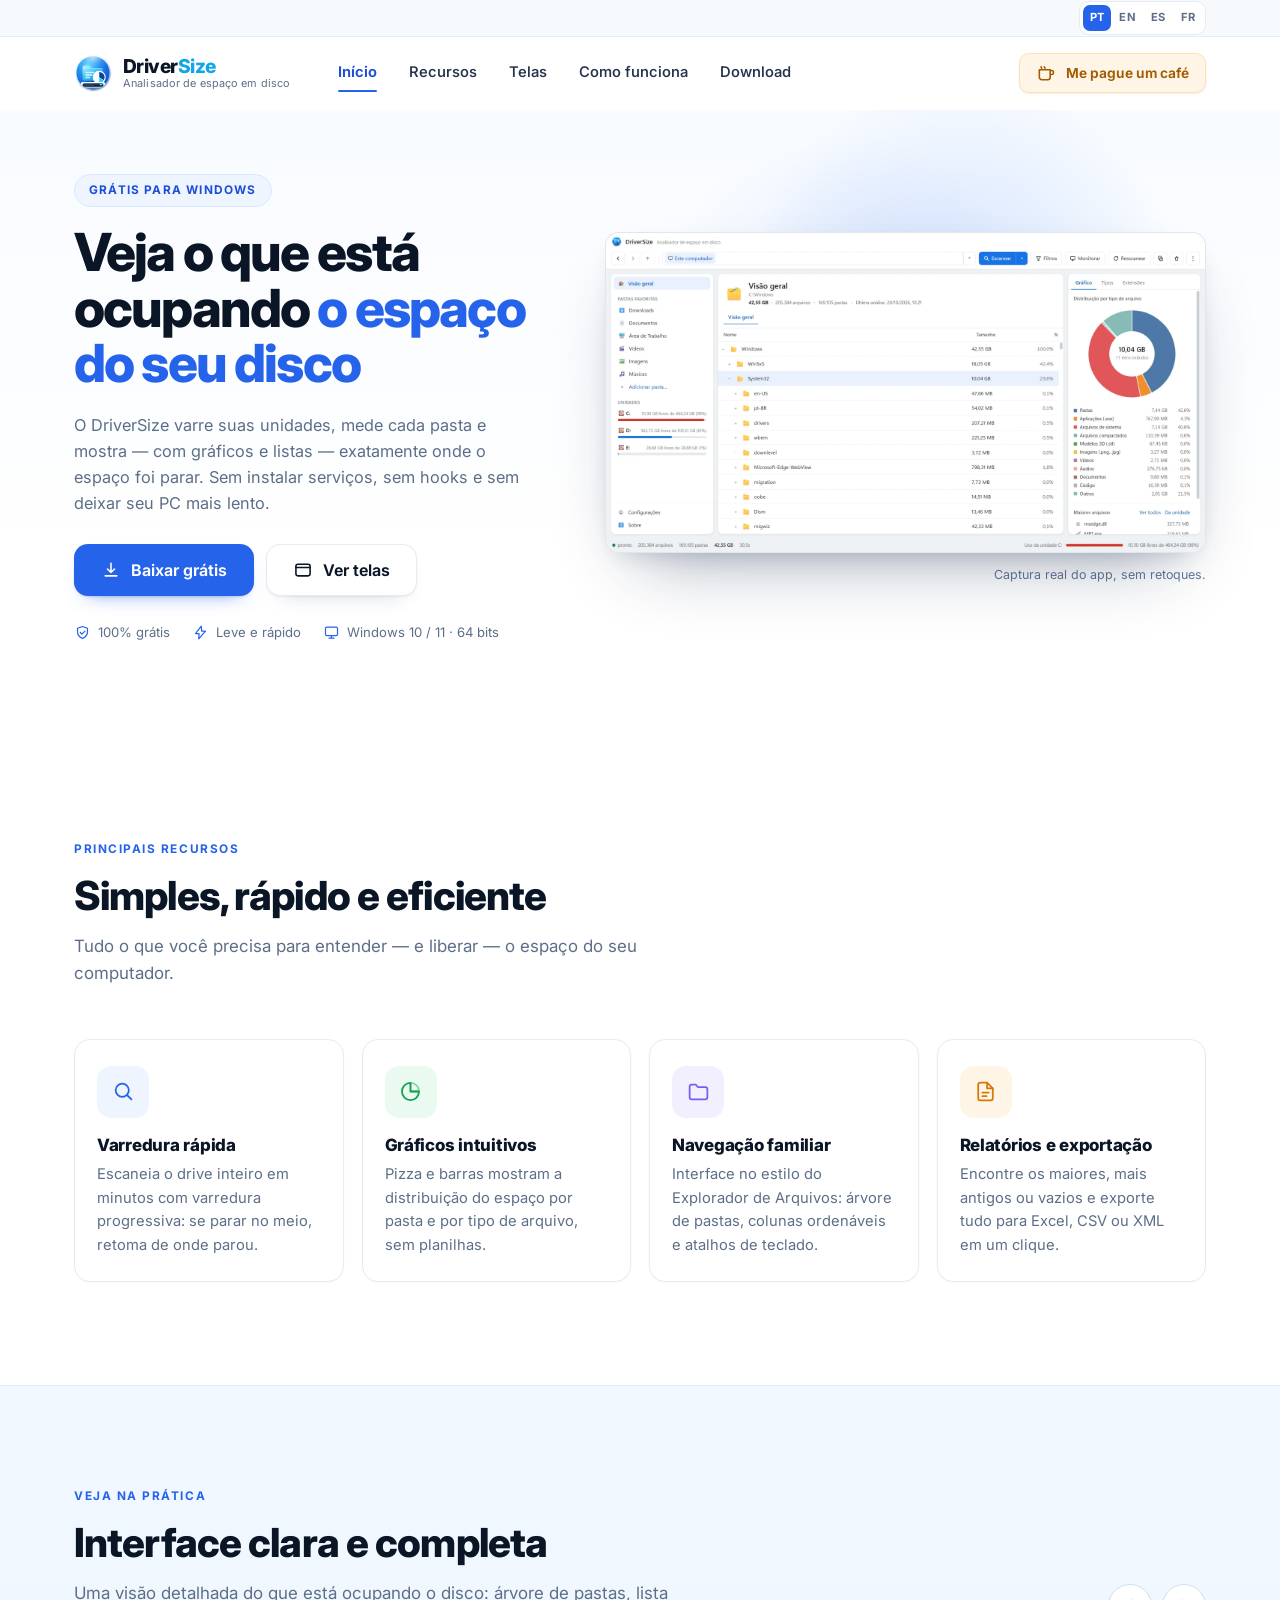
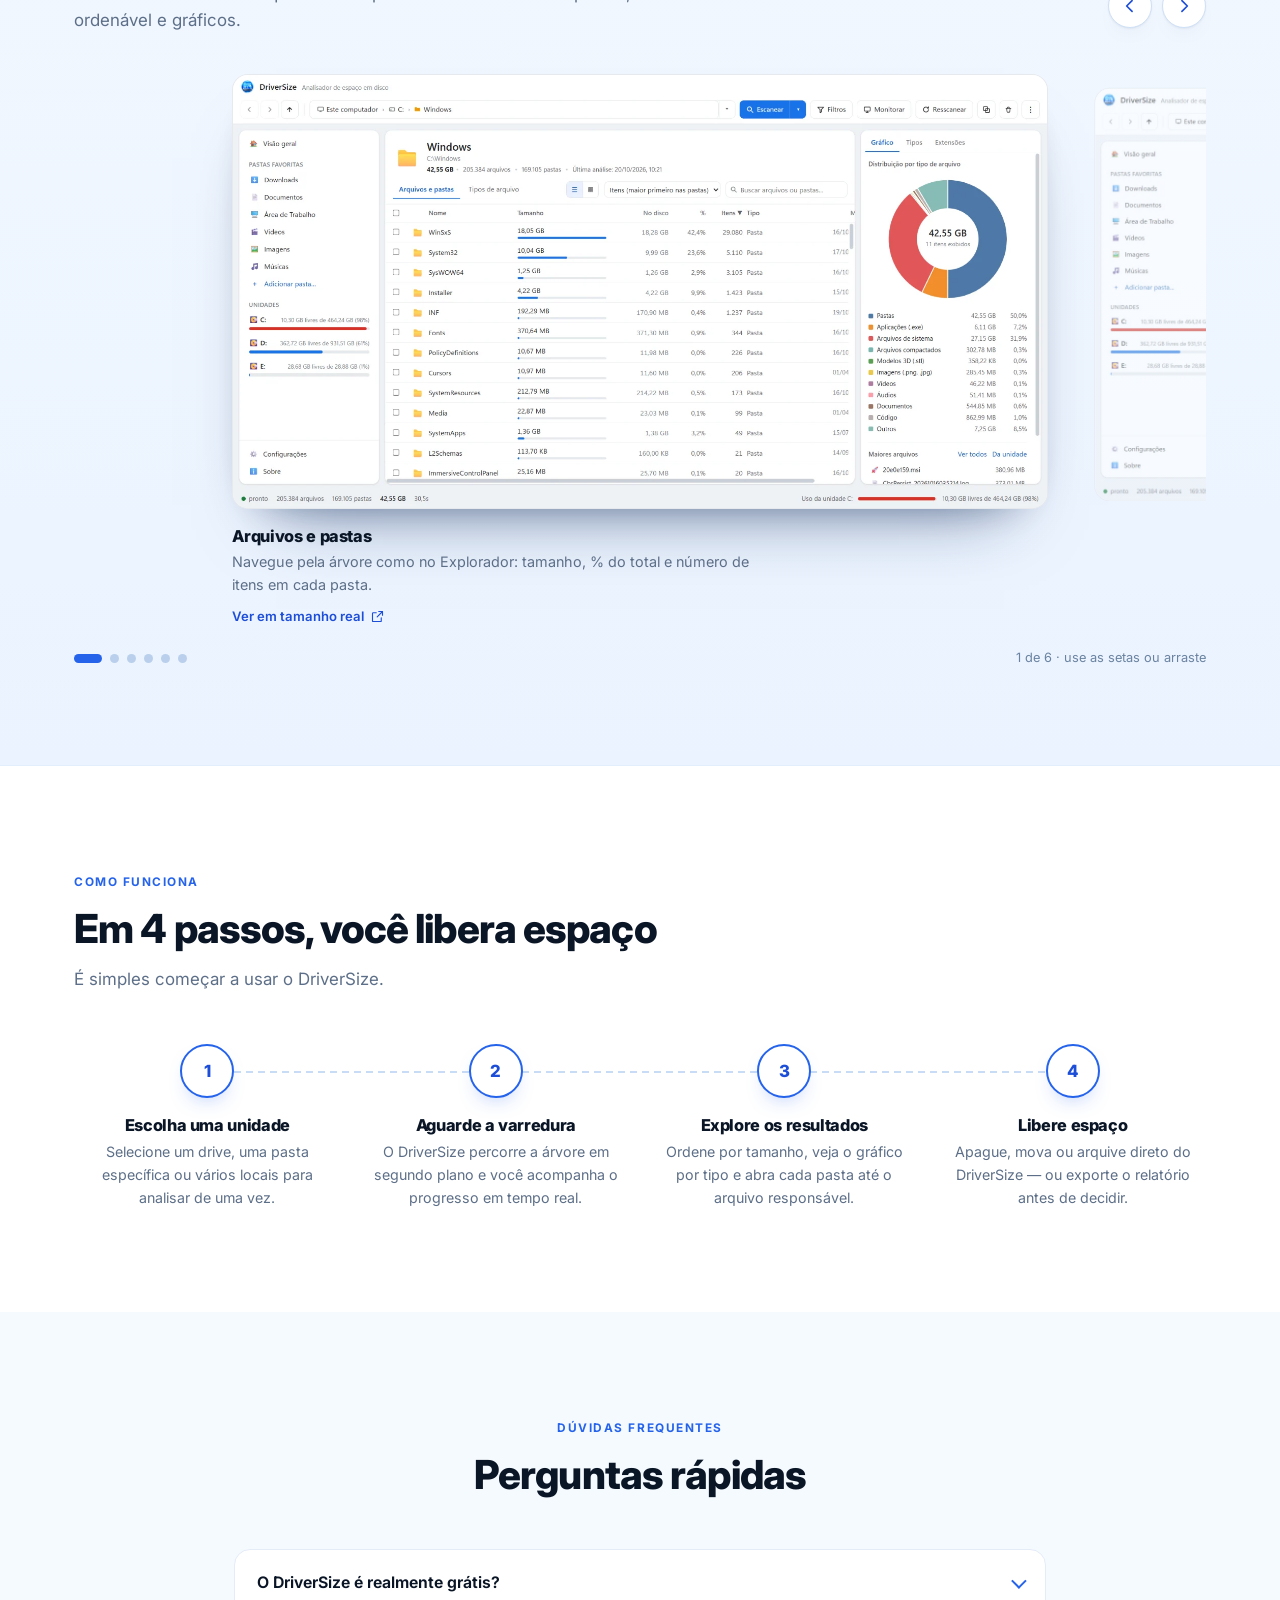
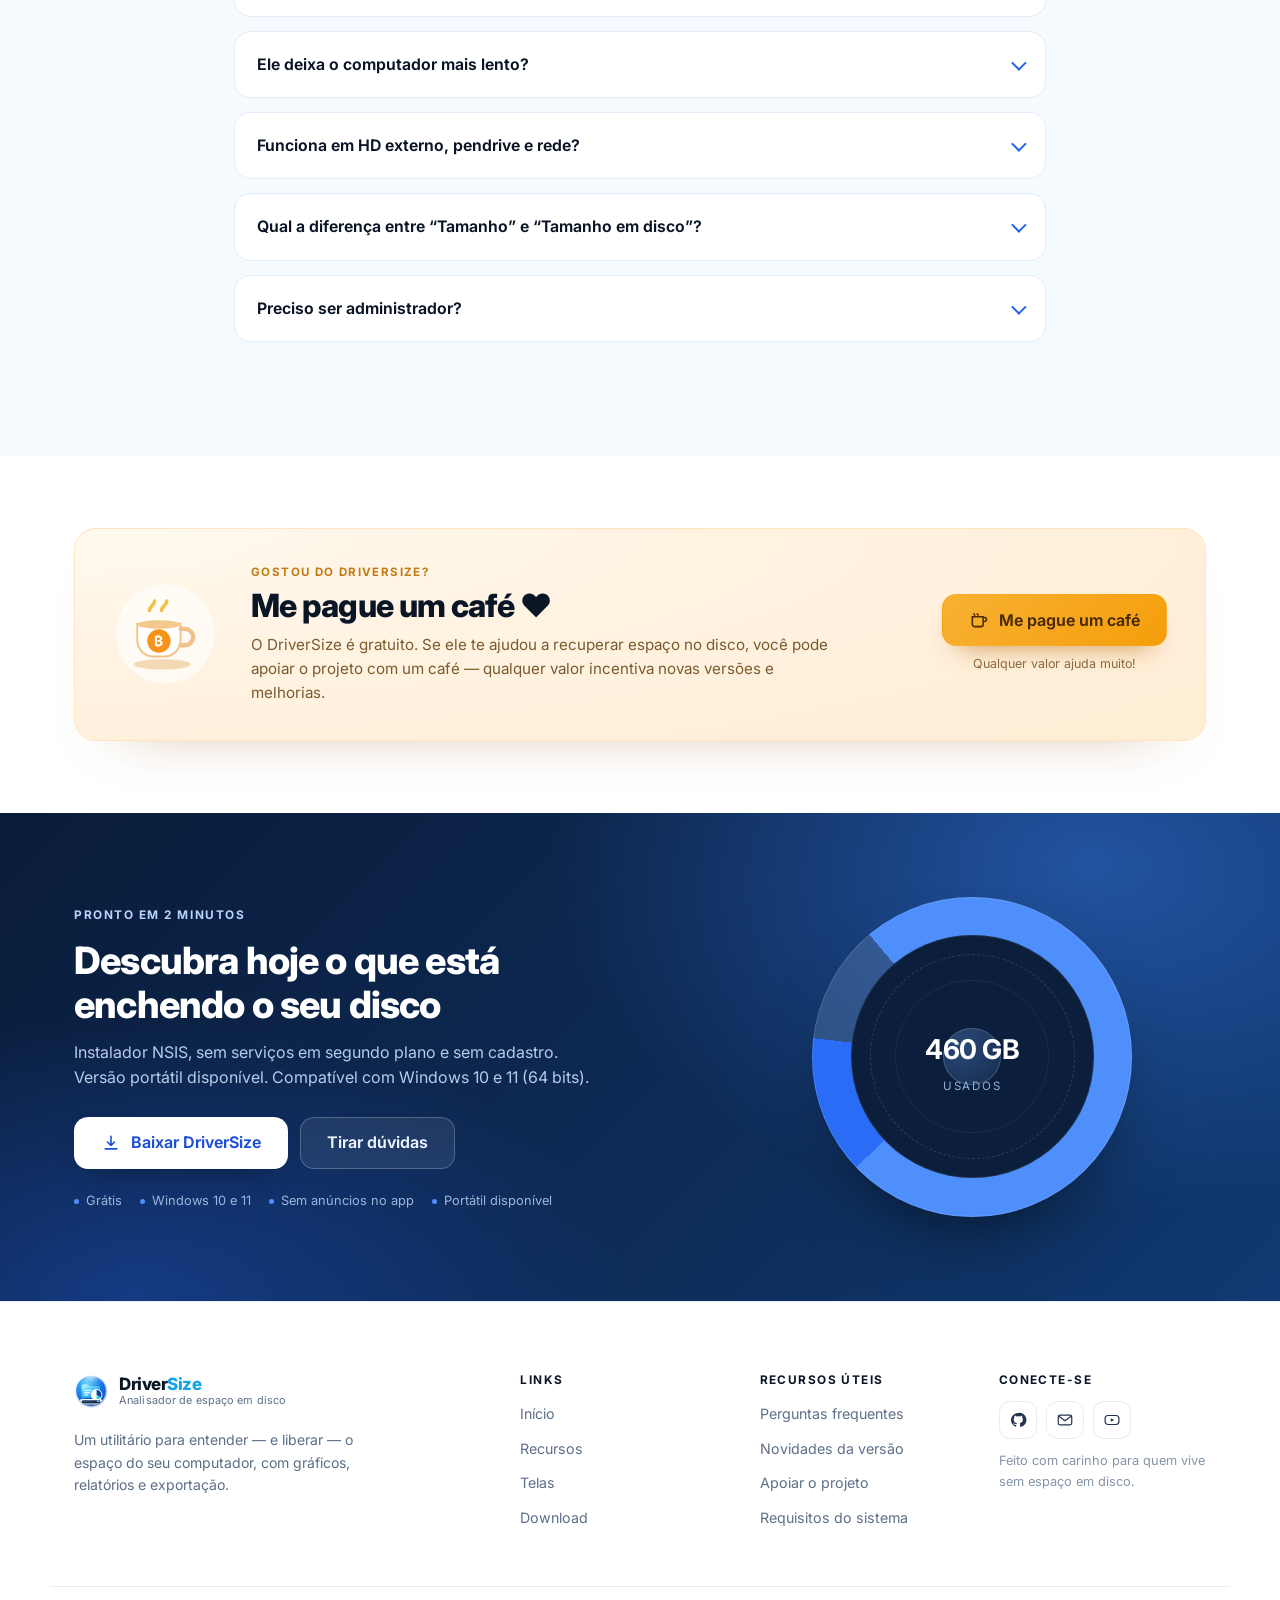
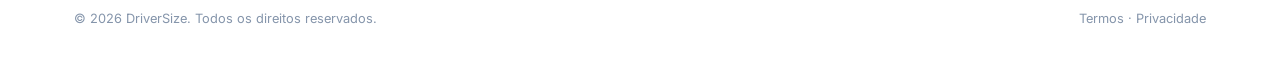
==== index.html @ fb633e39 "Initial DriverSize website" ====
<!DOCTYPE html>
<html lang="pt-BR">
<head>
<meta charset="utf-8">
<meta name="viewport" content="width=device-width, initial-scale=1">
<title>DriverSize — Descubra o que ocupa o espaço do seu disco</title>
<meta name="description" content="O DriverSize analisa suas unidades e mostra, com gráficos e listas, quais pastas e arquivos estão ocupando mais espaço no seu PC. Grátis para Windows 10 e 11 (64 bits).">
<meta name="theme-color" content="#2563eb">
<meta property="og:type" content="website">
<!-- meta:start -->
<meta property="og:locale" content="pt_BR">
<meta property="og:url" content="https://weguest.github.io/driversize/">
<!-- meta:end -->
<meta property="og:title" content="DriverSize — Analisador de espaço em disco para Windows">
<meta property="og:description" content="Veja em minutos quais pastas e arquivos estão consumindo o seu disco. Gráficos, relatórios e exportação para Excel, CSV e XML.">
<!-- og:image: gerado pelo build.mjs (og-<idioma>.jpg); use SITE_URL para URL absoluta -->
<meta property="og:image" content="https://weguest.github.io/driversize/assets/img/og-pt.jpg">
<meta property="og:image:width" content="1200">
<meta property="og:image:height" content="630">
<meta name="twitter:card" content="summary_large_image">
<link rel="icon" href="assets/img/favicon.svg" type="image/svg+xml">
<!-- alternates:start -->
<link rel="canonical" href="https://weguest.github.io/driversize/">
<link rel="alternate" hreflang="pt-BR" href="https://weguest.github.io/driversize/">
<link rel="alternate" hreflang="en" href="https://weguest.github.io/driversize/en/">
<link rel="alternate" hreflang="es" href="https://weguest.github.io/driversize/es/">
<link rel="alternate" hreflang="fr" href="https://weguest.github.io/driversize/fr/">
<link rel="alternate" hreflang="x-default" href="https://weguest.github.io/driversize/">
<!-- alternates:end -->
<link rel="preconnect" href="https://fonts.googleapis.com">
<link rel="preconnect" href="https://fonts.gstatic.com" crossorigin>
<link href="https://fonts.googleapis.com/css2?family=Inter:wght@400;500;600;700;800&display=swap" rel="stylesheet">
<link rel="stylesheet" href="assets/css/styles.css">
<script>document.documentElement.classList.add('js');</script>
<script type="application/ld+json">
{
  "@context": "https://schema.org",
  "@type": "SoftwareApplication",
  "name": "DriverSize",
  "operatingSystem": "Windows 11, Windows 10",
  "applicationCategory": "UtilitiesApplication",
  "description": "Analisador de espaço em disco que mostra o tamanho de cada pasta e arquivo, com gráficos e relatórios.",
  "inLanguage": "pt-BR",
  "offers": {
    "@type": "Offer",
    "price": "0",
    "priceCurrency": "BRL"
  }
}
</script>
</head>
<body>
<a class="skip-link" href="#conteudo">Ir para o conteúdo</a>

<div class="langbar">
  <div class="container langbar__inner">
    <!-- langswitch:start -->
      <nav class="lang" aria-label="Idioma">
        <a href="./" hreflang="pt-BR" lang="pt-BR" aria-current="true" aria-label="Português">PT</a>
        <a href="en/" hreflang="en" lang="en" aria-label="English">EN</a>
        <a href="es/" hreflang="es" lang="es" aria-label="Español">ES</a>
        <a href="fr/" hreflang="fr" lang="fr" aria-label="Français">FR</a>
      </nav>
    <!-- langswitch:end -->
  </div>
</div>

<header class="site-header" id="topo">
  <div class="container site-header__inner">
    <a class="brand" href="#inicio" aria-label="DriverSize — início">
      <img class="brand__mark" src="assets/img/logo.svg" alt="" width="40" height="40" decoding="async">
      <span class="brand__text">
        <span class="brand__word">Driver<span>Size</span></span>
        <small>Analisador de espaço em disco</small>
      </span>
    </a>

    <nav class="site-nav" id="menu" aria-label="Navegação principal">
      <a href="#inicio" class="is-active">Início</a>
      <a href="#recursos">Recursos</a>
      <a href="#telas">Telas</a>
      <a href="#como-funciona">Como funciona</a>
      <a href="#download">Download</a>
    </nav>

    <div class="site-header__actions">
      <a class="btn btn--accent btn--sm" href="#apoie">
        <svg viewBox="0 0 24 24" aria-hidden="true" class="ico"><path d="M4 8h13v9a3 3 0 0 1-3 3H7a3 3 0 0 1-3-3zM17 9h1.6a2.4 2.4 0 0 1 0 4.8H17M6 4.5c0 .8.8 1 .8 1.8M10 4.5c0 .8.8 1 .8 1.8"/></svg>
        Me pague um café
      </a>
      <button class="menu-btn" id="menuBtn" aria-controls="menu" aria-expanded="false" aria-label="Abrir menu" data-label-open="Abrir menu" data-label-close="Fechar menu">
        <span></span><span></span><span></span>
      </button>
    </div>
  </div>
</header>

<main id="conteudo">

  <!-- ============ HERO ============ -->
  <section class="hero" id="inicio">
    <div class="hero__glow" aria-hidden="true"></div>
    <div class="container hero__inner">
      <div class="hero__copy">
        <span class="eyebrow eyebrow--pill">Grátis para Windows</span>
        <h1>Veja o que está ocupando <span class="hl">o espaço do seu disco</span></h1>
        <p class="lead">
          O DriverSize varre suas unidades, mede cada pasta e mostra — com gráficos e listas —
          exatamente onde o espaço foi parar. Sem instalar serviços, sem hooks e sem deixar seu PC mais lento.
        </p>
        <div class="hero__actions">
          <a class="btn btn--primary btn--lg" href="#download">
            <svg viewBox="0 0 24 24" aria-hidden="true" class="ico"><path d="M12 4v11m0 0 4.2-4.2M12 15l-4.2-4.2M5 19h14"/></svg>
            Baixar grátis
          </a>
          <a class="btn btn--ghost btn--lg" href="#telas">
            <svg viewBox="0 0 24 24" aria-hidden="true" class="ico"><rect x="3.5" y="5" width="17" height="14" rx="2.4"/><path d="M3.5 9h17"/></svg>
            Ver telas
          </a>
        </div>
        <ul class="trust">
          <li>
            <svg viewBox="0 0 24 24" aria-hidden="true"><path d="M12 3.5 19 6v5.5c0 4-3 6.8-7 9-4-2.2-7-5-7-9V6z"/><path d="m9 12 2.2 2.2L15.5 10"/></svg>
            100% grátis
          </li>
          <li>
            <svg viewBox="0 0 24 24" aria-hidden="true"><path d="M13 3 5 13.5h5L9.5 21 19 10h-5.4z"/></svg>
            Leve e rápido
          </li>
          <li>
            <svg viewBox="0 0 24 24" aria-hidden="true"><rect x="3.5" y="4.5" width="17" height="12" rx="2"/><path d="M8.5 20h7M12 16.5V20"/></svg>
            Windows 10 / 11 · 64 bits
          </li>
        </ul>
      </div>

      <div class="hero__art">
        <figure class="shot shot--hero">
          <img
            src="assets/img/screens/visao-geral.webp"
            width="1600"
            height="852"
            alt="Janela do DriverSize com a visão geral: árvore de pastas, gráfico de distribuição por tipo e lista das maiores pastas"
            fetchpriority="high"
            decoding="async">
        </figure>
        <p class="shot__note">Captura real do app, sem retoques.</p>
      </div>
    </div>
  </section>

  <!-- ============ RECURSOS ============ -->
  <section class="section" id="recursos">
    <div class="container">
      <header class="section__head reveal">
        <span class="eyebrow">Principais recursos</span>
        <h2>Simples, rápido e eficiente</h2>
        <p class="section__sub">Tudo o que você precisa para entender — e liberar — o espaço do seu computador.</p>
      </header>

      <div class="cards">
        <article class="card reveal">
          <span class="card__icon card__icon--blue">
            <svg viewBox="0 0 24 24" aria-hidden="true"><circle cx="10.8" cy="10.8" r="6.3"/><path d="m15.6 15.6 4 4"/></svg>
          </span>
          <h3>Varredura rápida</h3>
          <p>Escaneia o drive inteiro em minutos com varredura progressiva: se parar no meio, retoma de onde parou.</p>
        </article>

        <article class="card reveal">
          <span class="card__icon card__icon--green">
            <svg viewBox="0 0 24 24" aria-hidden="true"><path d="M12 3.8a8.2 8.2 0 1 0 8.2 8.2H12z"/><path d="M12 3.8a8.2 8.2 0 0 1 8.2 8.2H12z" opacity=".45"/></svg>
          </span>
          <h3>Gráficos intuitivos</h3>
          <p>Pizza e barras mostram a distribuição do espaço por pasta e por tipo de arquivo, sem planilhas.</p>
        </article>

        <article class="card reveal">
          <span class="card__icon card__icon--violet">
            <svg viewBox="0 0 24 24" aria-hidden="true"><path d="M3.5 7.5a2 2 0 0 1 2-2h4l1.8 2.2h7.2a2 2 0 0 1 2 2v7.8a2 2 0 0 1-2 2h-13a2 2 0 0 1-2-2z"/></svg>
          </span>
          <h3>Navegação familiar</h3>
          <p>Interface no estilo do Explorador de Arquivos: árvore de pastas, colunas ordenáveis e atalhos de teclado.</p>
        </article>

        <article class="card reveal">
          <span class="card__icon card__icon--orange">
            <svg viewBox="0 0 24 24" aria-hidden="true"><path d="M13.5 3.5H7a2 2 0 0 0-2 2v13a2 2 0 0 0 2 2h10a2 2 0 0 0 2-2V9z"/><path d="M13.5 3.5V9H19M9 13h6M9 16.5h4"/></svg>
          </span>
          <h3>Relatórios e exportação</h3>
          <p>Encontre os maiores, mais antigos ou vazios e exporte tudo para Excel, CSV ou XML em um clique.</p>
        </article>
      </div>
    </div>
  </section>

  <!-- ============ TELAS / CARROSSEL ============ -->
  <section class="shots" id="telas">
    <div class="container">
      <div class="shots__head reveal">
        <div class="shots__heading">
          <span class="eyebrow">Veja na prática</span>
          <h2>Interface clara e completa</h2>
          <p class="section__sub">Uma visão detalhada do que está ocupando o disco: árvore de pastas, lista ordenável e gráficos.</p>
        </div>
        <div class="shots__nav">
          <button class="circle-btn" type="button" data-carousel-prev aria-label="Tela anterior">
            <svg viewBox="0 0 24 24" aria-hidden="true"><path d="M14.5 5.5 8 12l6.5 6.5"/></svg>
          </button>
          <button class="circle-btn" type="button" data-carousel-next aria-label="Próxima tela">
            <svg viewBox="0 0 24 24" aria-hidden="true"><path d="m9.5 5.5 6.5 6.5-6.5 6.5"/></svg>
          </button>
        </div>
      </div>

      <div class="carousel" data-carousel data-dot-label="Ir para a tela {n}" data-status-format="{n} de {total}" role="group" aria-roledescription="carrossel" aria-label="Telas do DriverSize">
        <div class="carousel__viewport" data-carousel-viewport>
          <ul class="carousel__track" data-carousel-track role="list">

            <li class="slide" data-slide aria-roledescription="slide" aria-label="1 de 6 — Arquivos e pastas">
              <figure class="slide__figure">
                <div class="slide__frame">
                  <img
                    class="slide__img"
                    src="assets/img/screens/arquivos-e-pastas.webp"
                    width="1600"
                    height="852"
                    alt="Lista de arquivos e pastas do DriverSize com tamanho, percentual do total, número de itens e data de modificação"
                    decoding="async">
                </div>
                <figcaption class="slide__caption">
                  <h3>Arquivos e pastas</h3>
                  <p>Navegue pela árvore como no Explorador: tamanho, % do total e número de itens em cada pasta.</p>
                  <a class="slide__zoom" href="assets/img/screens/arquivos-e-pastas.webp" target="_blank" rel="noopener">
                    Ver em tamanho real
                    <svg viewBox="0 0 24 24" aria-hidden="true"><path d="M14 4h6v6M20 4l-8.5 8.5M18 14v5a1 1 0 0 1-1 1H5a1 1 0 0 1-1-1V7a1 1 0 0 1 1-1h5"/></svg>
                  </a>
                </figcaption>
              </figure>
            </li>

            <li class="slide" data-slide aria-roledescription="slide" aria-label="2 de 6 — Visão em grade">
              <figure class="slide__figure">
                <div class="slide__frame">
                  <img
                    class="slide__img"
                    src="assets/img/screens/visualizacao-em-grade.webp"
                    width="1600"
                    height="852"
                    alt="Pastas exibidas em grade no DriverSize, com cartões mostrando o tamanho e uma barra proporcional"
                    decoding="async">
                </div>
                <figcaption class="slide__caption">
                  <h3>Visão em grade</h3>
                  <p>Troque a lista por cartões — o tamanho de cada pasta fica visível de relance.</p>
                  <a class="slide__zoom" href="assets/img/screens/visualizacao-em-grade.webp" target="_blank" rel="noopener">
                    Ver em tamanho real
                    <svg viewBox="0 0 24 24" aria-hidden="true"><path d="M14 4h6v6M20 4l-8.5 8.5M18 14v5a1 1 0 0 1-1 1H5a1 1 0 0 1-1-1V7a1 1 0 0 1 1-1h5"/></svg>
                  </a>
                </figcaption>
              </figure>
            </li>

            <li class="slide" data-slide aria-roledescription="slide" aria-label="3 de 6 — Tipos de arquivo">
              <figure class="slide__figure">
                <div class="slide__frame">
                  <img
                    class="slide__img"
                    src="assets/img/screens/tipos-de-arquivo.webp"
                    width="1600"
                    height="852"
                    alt="Tabela de tipos de arquivo por extensão, com tamanho, percentual e quantidade de arquivos"
                    decoding="async">
                </div>
                <figcaption class="slide__caption">
                  <h3>Tipos de arquivo</h3>
                  <p>Veja o que pesa por extensão — .dll, .msi, .exe — e o total por tipo de arquivo.</p>
                  <a class="slide__zoom" href="assets/img/screens/tipos-de-arquivo.webp" target="_blank" rel="noopener">
                    Ver em tamanho real
                    <svg viewBox="0 0 24 24" aria-hidden="true"><path d="M14 4h6v6M20 4l-8.5 8.5M18 14v5a1 1 0 0 1-1 1H5a1 1 0 0 1-1-1V7a1 1 0 0 1 1-1h5"/></svg>
                  </a>
                </figcaption>
              </figure>
            </li>

            <li class="slide" data-slide aria-roledescription="slide" aria-label="4 de 6 — Limpeza segura">
              <figure class="slide__figure">
                <div class="slide__frame">
                  <img
                    class="slide__img"
                    src="assets/img/screens/limpeza-segura.webp"
                    width="1600"
                    height="852"
                    alt="Janela de limpeza segura do DriverSize, com categorias de arquivos temporários e espaço recuperável"
                    decoding="async">
                </div>
                <figcaption class="slide__caption">
                  <h3>Limpeza segura</h3>
                  <p>Revise temporários, caches e outros itens descartáveis e veja quanto espaço será liberado.</p>
                  <a class="slide__zoom" href="assets/img/screens/limpeza-segura.webp" target="_blank" rel="noopener">
                    Ver em tamanho real
                    <svg viewBox="0 0 24 24" aria-hidden="true"><path d="M14 4h6v6M20 4l-8.5 8.5M18 14v5a1 1 0 0 1-1 1H5a1 1 0 0 1-1-1V7a1 1 0 0 1 1-1h5"/></svg>
                  </a>
                </figcaption>
              </figure>
            </li>

            <li class="slide" data-slide aria-roledescription="slide" aria-label="5 de 6 — Busca global">
              <figure class="slide__figure">
                <div class="slide__frame">
                  <img
                    class="slide__img"
                    src="assets/img/screens/busca-global.webp"
                    width="1600"
                    height="852"
                    alt="Busca global por nome de arquivo no DriverSize, mostrando resultados e o caminho completo de cada um"
                    decoding="async">
                </div>
                <figcaption class="slide__caption">
                  <h3>Busca global</h3>
                  <p>Encontre um arquivo em toda a área analisada, com o caminho completo, sem reescanear.</p>
                  <a class="slide__zoom" href="assets/img/screens/busca-global.webp" target="_blank" rel="noopener">
                    Ver em tamanho real
                    <svg viewBox="0 0 24 24" aria-hidden="true"><path d="M14 4h6v6M20 4l-8.5 8.5M18 14v5a1 1 0 0 1-1 1H5a1 1 0 0 1-1-1V7a1 1 0 0 1 1-1h5"/></svg>
                  </a>
                </figcaption>
              </figure>
            </li>

            <li class="slide" data-slide aria-roledescription="slide" aria-label="6 de 6 — Tema escuro">
              <figure class="slide__figure">
                <div class="slide__frame">
                  <img
                    class="slide__img"
                    src="assets/img/screens/tema-escuro.webp"
                    width="1600"
                    height="852"
                    alt="Interface do DriverSize no tema escuro, com tabela de pastas e gráfico de distribuição"
                    decoding="async">
                </div>
                <figcaption class="slide__caption">
                  <h3>Tema escuro</h3>
                  <p>Trabalhe à noite ou em telas escuras sem perder legibilidade.</p>
                  <a class="slide__zoom" href="assets/img/screens/tema-escuro.webp" target="_blank" rel="noopener">
                    Ver em tamanho real
                    <svg viewBox="0 0 24 24" aria-hidden="true"><path d="M14 4h6v6M20 4l-8.5 8.5M18 14v5a1 1 0 0 1-1 1H5a1 1 0 0 1-1-1V7a1 1 0 0 1 1-1h5"/></svg>
                  </a>
                </figcaption>
              </figure>
            </li>

          </ul>
        </div>

        <div class="carousel__footer">
          <div class="carousel__dots" data-carousel-dots role="group" aria-label="Escolher tela"></div>
          <p class="carousel__hint"><span data-carousel-status aria-live="polite">1 de 6</span> · use as setas ou arraste</p>
        </div>
      </div>
    </div>
  </section>

  <!-- ============ COMO FUNCIONA ============ -->
  <section class="section" id="como-funciona">
    <div class="container">
      <header class="section__head reveal">
        <span class="eyebrow">Como funciona</span>
        <h2>Em 4 passos, você libera espaço</h2>
        <p class="section__sub">É simples começar a usar o DriverSize.</p>
      </header>

      <ol class="steps">
        <li class="step reveal">
          <span class="step__num">1</span>
          <h3>Escolha uma unidade</h3>
          <p>Selecione um drive, uma pasta específica ou vários locais para analisar de uma vez.</p>
        </li>
        <li class="step reveal">
          <span class="step__num">2</span>
          <h3>Aguarde a varredura</h3>
          <p>O DriverSize percorre a árvore em segundo plano e você acompanha o progresso em tempo real.</p>
        </li>
        <li class="step reveal">
          <span class="step__num">3</span>
          <h3>Explore os resultados</h3>
          <p>Ordene por tamanho, veja o gráfico por tipo e abra cada pasta até o arquivo responsável.</p>
        </li>
        <li class="step reveal">
          <span class="step__num">4</span>
          <h3>Libere espaço</h3>
          <p>Apague, mova ou arquive direto do DriverSize — ou exporte o relatório antes de decidir.</p>
        </li>
      </ol>
    </div>
  </section>

  <!-- ============ FAQ ============ -->
  <section class="section section--soft" id="faq">
    <div class="container container--narrow">
      <header class="section__head section__head--center reveal">
        <span class="eyebrow">Dúvidas frequentes</span>
        <h2>Perguntas rápidas</h2>
      </header>

      <div class="faq reveal">
        <details class="faq__item">
          <summary>O DriverSize é realmente grátis?</summary>
          <p>Sim. A versão gratuita mostra o tamanho de todas as pastas e arquivos, com gráficos e relatórios, sem prazo de teste. Existe uma versão Professional opcional, com impressão, exportação em PDF e automação por linha de comando.</p>
        </details>
        <details class="faq__item">
          <summary>Ele deixa o computador mais lento?</summary>
          <p>Não. O DriverSize não instala serviços, hooks de sistema nem extensões do Explorer: ele usa recursos apenas enquanto você está varrendo. Ao fechar o programa, nada continua rodando em segundo plano.</p>
        </details>
        <details class="faq__item">
          <summary>Funciona em HD externo, pendrive e rede?</summary>
          <p>Funciona. Além dos discos locais, o DriverSize analisa HDs externos, SSDs, pendrives, cartões SD, NAS, SAN e compartilhamentos de rede (caminhos UNC).</p>
        </details>
        <details class="faq__item">
          <summary>Qual a diferença entre “Tamanho” e “Tamanho em disco”?</summary>
          <p>“Tamanho” é a soma real dos bytes dos arquivos. “Tamanho em disco” considera o espaço ocupado em clusters — por isso é sempre igual ou maior que o tamanho lógico.</p>
        </details>
        <details class="faq__item">
          <summary>Preciso ser administrador?</summary>
          <p>Para pastas comuns, não. Para ler áreas protegidas do sistema (como <code>System Volume Information</code>), execute como administrador — o programa tem a opção “Reiniciar como administrador”.</p>
        </details>
      </div>
    </div>
  </section>

  <!-- ============ APOIE ============ -->
  <section class="support" id="apoie">
    <div class="container">
      <div class="support__card reveal">
        <div class="support__cup" aria-hidden="true">
          <svg viewBox="0 0 120 120">
            <circle cx="60" cy="60" r="57" fill="#fff" opacity=".6"/>
            <ellipse cx="57" cy="95" rx="33" ry="6" fill="#e7b977" opacity=".5"/>
            <path d="M28 48h50v19a19 19 0 0 1-19 19H47a19 19 0 0 1-19-19z" fill="#fff" stroke="#eec38a" stroke-width="2.2"/>
            <path d="M78 54h5a9.5 9.5 0 0 1 0 19h-5" fill="none" stroke="#eec38a" stroke-width="5" stroke-linecap="round"/>
            <ellipse cx="53" cy="49" rx="25" ry="5" fill="#f2c98b"/>
            <path d="M42 33c0-5 6-6 6-11M56 33c0-5 6-6 6-11" stroke="#f0b429" stroke-width="4" stroke-linecap="round" fill="none" opacity=".85"/>
            <circle cx="53" cy="68" r="13.5" fill="#f7931a"/>
            <text x="53" y="74" text-anchor="middle" font-size="16" font-weight="700" fill="#fff" font-family="Inter, Arial, sans-serif">₿</text>
          </svg>
        </div>
        <div class="support__copy">
          <span class="support__kicker">Gostou do DriverSize?</span>
          <h2>Me pague um café <span aria-hidden="true">❤️</span></h2>
          <p>O DriverSize é gratuito. Se ele te ajudou a recuperar espaço no disco, você pode apoiar o projeto com um café — qualquer valor incentiva novas versões e melhorias.</p>
        </div>
        <div class="support__action">
          <a class="btn btn--donate" href="#apoie" data-donate>
            <svg viewBox="0 0 24 24" aria-hidden="true" class="ico"><path d="M4 8h13v9a3 3 0 0 1-3 3H7a3 3 0 0 1-3-3zM17 9h1.6a2.4 2.4 0 0 1 0 4.8H17M6 4.5c0 .8.8 1 .8 1.8M10 4.5c0 .8.8 1 .8 1.8"/></svg>
            Me pague um café
          </a>
          <small>Qualquer valor ajuda muito!</small>
        </div>
      </div>
    </div>
  </section>

  <!-- ============ DOWNLOAD ============ -->
  <section class="download" id="download">
    <div class="container download__inner">
      <div class="download__copy reveal">
        <span class="eyebrow eyebrow--light">Pronto em 2 minutos</span>
        <h2>Descubra hoje o que está enchendo o seu disco</h2>
        <p>Instalador NSIS, sem serviços em segundo plano e sem cadastro. Versão portátil disponível. Compatível com Windows 10 e 11 (64 bits).</p>
        <div class="download__actions">
          <a class="btn btn--white btn--lg" href="downloads/DriverSize-setup.exe" download>
            <svg viewBox="0 0 24 24" aria-hidden="true" class="ico"><path d="M12 4v11m0 0 4.2-4.2M12 15l-4.2-4.2M5 19h14"/></svg>
            Baixar DriverSize
          </a>
          <a class="btn btn--onDark btn--lg" href="#faq">Tirar dúvidas</a>
        </div>
        <ul class="download__meta">
          <li>Grátis</li><li>Windows 10 e 11</li><li>Sem anúncios no app</li><li>Portátil disponível</li>
        </ul>
      </div>
      <div class="download__art reveal" aria-hidden="true">
        <div class="disk">
          <div class="disk__ring"></div>
          <div class="disk__ring disk__ring--2"></div>
          <div class="disk__hub"></div>
          <div class="disk__label">
            <strong>460 GB</strong>
            <span>usados</span>
          </div>
        </div>
      </div>
    </div>
  </section>

</main>

<footer class="site-footer">
  <div class="container site-footer__grid">
    <div class="site-footer__brand">
      <a class="brand brand--footer" href="#inicio">
        <img class="brand__mark" src="assets/img/logo.svg" alt="" width="34" height="34" decoding="async">
        <span class="brand__text"><span class="brand__word">Driver<span>Size</span></span><small>Analisador de espaço em disco</small></span>
      </a>
      <p>Um utilitário para entender — e liberar — o espaço do seu computador, com gráficos, relatórios e exportação.</p>
    </div>

    <nav class="site-footer__col" aria-label="Links do site">
      <h2>Links</h2>
      <ul>
        <li><a href="#inicio">Início</a></li>
        <li><a href="#recursos">Recursos</a></li>
        <li><a href="#telas">Telas</a></li>
        <li><a href="#download">Download</a></li>
      </ul>
    </nav>

    <nav class="site-footer__col" aria-label="Recursos úteis">
      <h2>Recursos úteis</h2>
      <ul>
        <li><a href="#faq">Perguntas frequentes</a></li>
        <li><a href="#download">Novidades da versão</a></li>
        <li><a href="#apoie">Apoiar o projeto</a></li>
        <li><a href="#download">Requisitos do sistema</a></li>
      </ul>
    </nav>

    <div class="site-footer__col">
      <h2>Conecte-se</h2>
      <ul class="socials">
        <li><a href="#topo" aria-label="GitHub"><svg viewBox="0 0 24 24" aria-hidden="true"><path d="M12 2.6a9.4 9.4 0 0 0-3 18.3c.5.1.6-.2.6-.5v-1.7c-2.6.6-3.1-1.2-3.1-1.2-.4-1.1-1-1.4-1-1.4-.9-.6 0-.6 0-.6 1 .1 1.5 1 1.5 1 .9 1.5 2.3 1.1 2.9.8.1-.6.4-1.1.7-1.4-2.1-.2-4.3-1-4.3-4.6 0-1 .4-1.9 1-2.5-.1-.3-.4-1.3.1-2.6 0 0 .8-.3 2.6 1a9 9 0 0 1 4.8 0c1.8-1.3 2.6-1 2.6-1 .5 1.3.2 2.3.1 2.6.6.6 1 1.4 1 2.5 0 3.6-2.2 4.4-4.3 4.6.4.4.7 1 .7 2v2.9c0 .3.1.6.6.5A9.4 9.4 0 0 0 12 2.6z"/></svg></a></li>
        <li><a href="mailto:contato@exemplo.com" aria-label="E-mail"><svg viewBox="0 0 24 24" aria-hidden="true"><rect x="3" y="5.5" width="18" height="13" rx="2.5"/><path d="m3.8 7 8.2 6 8.2-6"/></svg></a></li>
        <li><a href="#telas" aria-label="Vídeos"><svg viewBox="0 0 24 24" aria-hidden="true"><rect x="2.8" y="6" width="18.4" height="12" rx="4"/><path d="m10.4 9.6 4.6 2.4-4.6 2.4z" fill="currentColor" stroke="none"/></svg></a></li>
      </ul>
      <p class="site-footer__note">Feito com carinho para quem vive sem espaço em disco.</p>
    </div>
  </div>

  <div class="container site-footer__bottom">
    <p>© <span data-year>2026</span> DriverSize. Todos os direitos reservados.</p>
    <p><a href="#faq">Termos</a> · <a href="#faq">Privacidade</a></p>
  </div>
</footer>

<script src="assets/js/main.js" defer></script>
</body>
</html>
---- assets/css/styles.css ----
/* ==========================================================================
   DriverSize — landing page
   Estilos: design tokens, layout, componentes e mockups da interface
   ========================================================================== */

/* ---------- Tokens ---------- */
:root {
  --blue-50: #eff5ff;
  --blue-100: #dbe8ff;
  --blue-200: #bcd4ff;
  --blue-500: #3b82f6;
  --blue-600: #2563eb;
  --blue-700: #1d4ed8;

  --ink: #0a1526;
  --ink-2: #24344b;
  --muted: #5d6f88;
  --line: #e4ecf7;
  --bg: #ffffff;
  --bg-soft: #f5faff;

  --orange: #f59e0b;
  --orange-600: #d97706;
  --orange-soft: #fff5e6;

  --radius-sm: 10px;
  --radius: 16px;
  --radius-lg: 22px;

  --shadow-sm: 0 1px 2px rgba(12, 32, 64, .06), 0 10px 24px -16px rgba(12, 32, 64, .28);
  --shadow-md: 0 2px 4px rgba(12, 32, 64, .05), 0 24px 48px -28px rgba(12, 32, 64, .35);
  --shadow-lg: 0 40px 80px -46px rgba(11, 42, 92, .55), 0 16px 40px -28px rgba(11, 42, 92, .4);

  --container: 1180px;
  --header-h: 72px;
  --ease: cubic-bezier(.22, .61, .36, 1);
}

/* ---------- Reset / base ---------- */
*,
*::before,
*::after { box-sizing: border-box; }

html {
  -webkit-text-size-adjust: 100%;
  scroll-behavior: smooth;
}

body {
  margin: 0;
  font-family: Inter, "Segoe UI", system-ui, -apple-system, "Helvetica Neue", Arial, sans-serif;
  font-size: 16px;
  line-height: 1.6;
  color: var(--ink-2);
  background: var(--bg);
  -webkit-font-smoothing: antialiased;
  text-rendering: optimizeLegibility;
  overflow-x: hidden;
}

img, svg { display: block; max-width: 100%; }
ul, ol { margin: 0; padding: 0; list-style: none; }
p { margin: 0; }
h1, h2, h3 { margin: 0; color: var(--ink); letter-spacing: -.022em; line-height: 1.15; font-weight: 800; }
a { color: inherit; text-decoration: none; }
button { font: inherit; color: inherit; }

:where(a, button, summary):focus-visible {
  outline: 3px solid rgba(37, 99, 235, .45);
  outline-offset: 3px;
  border-radius: 8px;
}

::selection { background: var(--blue-100); color: var(--ink); }

.skip-link {
  position: absolute;
  left: 16px;
  top: -60px;
  z-index: 100;
  padding: 10px 18px;
  border-radius: 0 0 10px 10px;
  background: var(--ink);
  color: #fff;
  font-weight: 600;
  transition: top .2s var(--ease);
}
.skip-link:focus { top: 0; }

.container {
  width: 100%;
  max-width: var(--container);
  margin-inline: auto;
  padding-inline: 24px;
}
.container--narrow { max-width: 860px; }

section[id] { scroll-margin-top: calc(var(--header-h) + 18px); }

.section { padding: clamp(64px, 8vw, 104px) 0; }
.section--soft { background: var(--bg-soft); }

/* ---------- Tipografia auxiliar ---------- */
.eyebrow {
  display: inline-block;
  font-size: .74rem;
  font-weight: 700;
  letter-spacing: .13em;
  text-transform: uppercase;
  color: var(--blue-600);
  margin-bottom: 14px;
}
.eyebrow--pill {
  display: inline-flex;
  align-items: center;
  gap: 8px;
  padding: 6px 14px;
  border-radius: 999px;
  background: var(--blue-50);
  border: 1px solid var(--blue-100);
  color: var(--blue-700);
  letter-spacing: .1em;
}
.eyebrow--light { color: #b9d3ff; }

.section__head { max-width: 660px; margin-bottom: clamp(32px, 4vw, 52px); }
.section__head--center { margin-inline: auto; text-align: center; }
.section__head h2 { font-size: clamp(1.75rem, 3.2vw, 2.5rem); }
.section__sub {
  margin-top: 14px;
  font-size: 1.06rem;
  color: var(--muted);
  max-width: 60ch;
}
.hl { color: var(--blue-600); }
.lead {
  margin-top: 20px;
  font-size: clamp(1.02rem, 1.25vw, 1.14rem);
  color: var(--muted);
  max-width: 46ch;
}

/* ---------- Botões ---------- */
.btn {
  --btn-bg: var(--blue-600);
  --btn-fg: #fff;
  display: inline-flex;
  align-items: center;
  justify-content: center;
  gap: 10px;
  padding: 12px 22px;
  border: 1px solid transparent;
  border-radius: 12px;
  background: var(--btn-bg);
  color: var(--btn-fg);
  font-weight: 650;
  font-size: .95rem;
  line-height: 1.2;
  cursor: pointer;
  white-space: nowrap;
  transition: transform .18s var(--ease), box-shadow .22s var(--ease), background-color .18s var(--ease), border-color .18s var(--ease), color .18s var(--ease);
  box-shadow: 0 1px 2px rgba(12, 32, 64, .12), 0 10px 20px -14px rgba(37, 99, 235, .8);
}
.btn:hover { transform: translateY(-1px); }
.btn:active { transform: translateY(0); }

.btn--sm { padding: 9px 16px; font-size: .86rem; border-radius: 10px; }
.btn--lg { padding: 15px 26px; font-size: 1rem; border-radius: 14px; }

.btn--primary { --btn-bg: var(--blue-600); }
.btn--primary:hover { --btn-bg: var(--blue-700); box-shadow: 0 14px 28px -16px rgba(37, 99, 235, .9); }

.btn--ghost {
  --btn-bg: #fff;
  --btn-fg: var(--ink);
  border-color: var(--line);
  box-shadow: var(--shadow-sm);
}
.btn--ghost:hover { border-color: var(--blue-200); color: var(--blue-700); }

.btn--accent {
  --btn-bg: var(--orange-soft);
  --btn-fg: #a35a00;
  border-color: #ffe0b0;
  box-shadow: 0 1px 2px rgba(163, 90, 0, .1);
}
.btn--accent:hover { --btn-bg: #ffeccd; }

.btn--white { --btn-bg: #fff; --btn-fg: var(--blue-700); box-shadow: 0 12px 30px -18px rgba(0, 0, 0, .6); }
.btn--onDark {
  --btn-bg: rgba(255, 255, 255, .08);
  --btn-fg: #eaf2ff;
  border-color: rgba(255, 255, 255, .22);
  box-shadow: none;
}
.btn--onDark:hover { --btn-bg: rgba(255, 255, 255, .16); }

.btn--donate {
  --btn-bg: linear-gradient(135deg, #f8b133, #f59e0b);
  --btn-fg: #4a2a00;
  padding: 15px 26px;
  border-radius: 14px;
  font-size: 1rem;
  box-shadow: 0 14px 26px -16px rgba(180, 100, 0, .8);
}
.btn--donate:hover { filter: brightness(1.04); }

.ico {
  width: 20px;
  height: 20px;
  fill: none;
  stroke: currentColor;
  stroke-width: 1.9;
  stroke-linecap: round;
  stroke-linejoin: round;
  flex: 0 0 auto;
}

/* ---------- Header ---------- */
.langbar {
  background: #f7fafd;
  border-bottom: 1px solid var(--line);
}
.langbar__inner {
  display: flex;
  align-items: center;
  justify-content: flex-end;
  min-height: 36px;
}

.site-header {
  position: sticky;
  top: 0;
  z-index: 50;
  background: rgba(255, 255, 255, .82);
  backdrop-filter: saturate(180%) blur(14px);
  border-bottom: 1px solid transparent;
  transition: border-color .25s var(--ease), box-shadow .25s var(--ease), background-color .25s var(--ease);
}
.site-header.is-stuck {
  border-bottom-color: var(--line);
  box-shadow: 0 8px 24px -22px rgba(12, 32, 64, .6);
}
.site-header__inner {
  display: flex;
  align-items: center;
  gap: 22px;
  min-height: var(--header-h);
}

.brand { display: inline-flex; align-items: center; gap: 11px; }
.brand__mark { width: 38px; height: 38px; flex: 0 0 auto; border-radius: 50%; }
.brand__text { display: flex; flex-direction: column; line-height: 1.15; }
.brand__word { font-size: 1.2rem; font-weight: 800; letter-spacing: -.028em; color: var(--ink); line-height: 1.1; }
.brand__word span { color: #12a5e8; }
.brand__text small { font-size: .68rem; color: var(--muted); letter-spacing: .01em; }

.site-nav { display: flex; align-items: center; gap: 4px; margin-left: 12px; }
.site-nav a {
  position: relative;
  padding: 9px 14px;
  border-radius: 9px;
  font-size: .92rem;
  font-weight: 550;
  color: var(--ink-2);
  transition: color .18s var(--ease), background-color .18s var(--ease);
}
.site-nav a:hover { color: var(--blue-700); background: var(--blue-50); }
.site-nav a.is-active { color: var(--blue-700); font-weight: 650; }
.site-nav a.is-active::after {
  content: "";
  position: absolute;
  left: 14px;
  right: 14px;
  bottom: 2px;
  height: 2px;
  border-radius: 2px;
  background: var(--blue-600);
}

.site-header__actions { display: flex; align-items: center; gap: 10px; margin-left: auto; }

.lang {
  display: flex;
  align-items: center;
  gap: 2px;
  padding: 3px;
  border: 1px solid var(--line);
  border-radius: 10px;
  background: #fff;
}
.lang a {
  display: grid;
  place-items: center;
  min-width: 28px;
  min-height: 26px;
  padding: 4px 6px;
  border-radius: 7px;
  font-size: .7rem;
  font-weight: 700;
  letter-spacing: .04em;
  line-height: 1;
  color: var(--muted);
  transition: color .18s var(--ease), background-color .18s var(--ease);
}
.lang a:hover { color: var(--blue-700); background: var(--blue-50); }
.lang a[aria-current="true"] { background: var(--blue-600); color: #fff; }

.menu-btn {
  display: none;
  width: 42px;
  height: 42px;
  border: 1px solid var(--line);
  border-radius: 11px;
  background: #fff;
  cursor: pointer;
  padding: 0;
  place-items: center;
}
.menu-btn span {
  display: block;
  width: 18px;
  height: 2px;
  margin: 3px auto;
  border-radius: 2px;
  background: var(--ink);
  transition: transform .25s var(--ease), opacity .2s var(--ease);
}
.menu-btn[aria-expanded="true"] span:nth-child(1) { transform: translateY(5px) rotate(45deg); }
.menu-btn[aria-expanded="true"] span:nth-child(2) { opacity: 0; }
.menu-btn[aria-expanded="true"] span:nth-child(3) { transform: translateY(-5px) rotate(-45deg); }

/* ---------- Hero ---------- */
.hero {
  position: relative;
  padding: clamp(40px, 5vw, 64px) 0 clamp(56px, 7vw, 96px);
  overflow: hidden;
  background: linear-gradient(180deg, #f8fbff 0%, #ffffff 72%);
}
.hero__glow {
  position: absolute;
  inset: -20% -10% auto 35%;
  height: 620px;
  background:
    radial-gradient(closest-side, rgba(59, 130, 246, .20), transparent 70%) 60% 35% / 620px 620px no-repeat,
    radial-gradient(closest-side, rgba(37, 99, 235, .10), transparent 70%) 30% 70% / 520px 520px no-repeat;
  filter: blur(0.5px);
  pointer-events: none;
}
.hero__inner {
  position: relative;
  display: grid;
  grid-template-columns: minmax(0, 1fr) minmax(0, 1.2fr);
  gap: clamp(24px, 2.4vw, 32px);
  align-items: center;
}
.hero__copy { max-width: 560px; }
.hero h1 {
  font-size: clamp(2.05rem, 4.1vw, 3.35rem);
  line-height: 1.06;
  letter-spacing: -.035em;
  margin-top: 4px;
}
.hero__actions { display: flex; flex-wrap: wrap; gap: 12px; margin-top: 28px; }

.trust {
  display: flex;
  flex-wrap: wrap;
  gap: 10px 22px;
  margin-top: 26px;
  font-size: .82rem;
  color: var(--muted);
}
.trust li { display: inline-flex; align-items: center; gap: 7px; }
.trust svg {
  width: 17px;
  height: 17px;
  fill: none;
  stroke: var(--blue-600);
  stroke-width: 1.7;
  stroke-linecap: round;
  stroke-linejoin: round;
}
.hero__art { position: relative; min-width: 0; }

/* ---------- Capturas do app ---------- */
.shot {
  position: relative;
  margin: 0;
  overflow: hidden;
  border-radius: 14px;
  background: #fff;
  border: 1px solid rgba(16, 42, 83, .12);
  box-shadow: 0 34px 70px -34px rgba(9, 30, 66, .45), 0 10px 24px -14px rgba(9, 30, 66, .22);
  transition: transform .45s var(--ease), box-shadow .45s var(--ease);
}
.shot img { display: block; width: 100%; height: auto; }
.hero__art:hover .shot--hero { transform: translateY(-4px); box-shadow: 0 40px 80px -34px rgba(9, 30, 66, .5), 0 14px 28px -16px rgba(9, 30, 66, .25); }
.shot__note {
  margin-top: 12px;
  font-size: .78rem;
  color: #63799a;
  text-align: right;
}

/* ---------- Recursos ---------- */
.cards {
  display: grid;
  grid-template-columns: repeat(4, minmax(0, 1fr));
  gap: 18px;
}
.card {
  padding: 26px 22px 24px;
  border-radius: var(--radius);
  background: #fff;
  border: 1px solid var(--line);
  box-shadow: 0 1px 2px rgba(12, 32, 64, .03);
  transition: transform .28s var(--ease), box-shadow .28s var(--ease), border-color .28s var(--ease);
}
.card:hover {
  transform: translateY(-4px);
  border-color: var(--blue-100);
  box-shadow: var(--shadow-md);
}
.card__icon {
  display: grid;
  place-items: center;
  width: 52px;
  height: 52px;
  margin-bottom: 18px;
  border-radius: 14px;
  background: var(--blue-50);
  color: var(--blue-600);
}
.card__icon svg {
  width: 25px;
  height: 25px;
  fill: none;
  stroke: currentColor;
  stroke-width: 1.7;
  stroke-linecap: round;
  stroke-linejoin: round;
}
.card__icon--green { background: #eafaf1; color: #12a150; }
.card__icon--violet { background: #f2efff; color: #7c5cf0; }
.card__icon--orange { background: var(--orange-soft); color: var(--orange-600); }
.card h3 { font-size: 1.06rem; margin-bottom: 8px; letter-spacing: -.015em; }
.card p { font-size: .92rem; color: var(--muted); }

/* ---------- Carrossel / telas ---------- */
.shots {
  position: relative;
  padding: clamp(64px, 8vw, 96px) 0;
  background: linear-gradient(180deg, #f2f8ff 0%, #eaf3ff 100%);
  border-block: 1px solid #e2eefc;
  overflow: hidden;
}
.shots__head {
  display: flex;
  align-items: flex-end;
  justify-content: space-between;
  gap: 24px;
  margin-bottom: 34px;
}
.shots__heading { max-width: 620px; }
.shots__heading h2 { font-size: clamp(1.75rem, 3.2vw, 2.5rem); }
.shots__nav { display: flex; gap: 10px; padding-bottom: 6px; }

.circle-btn {
  display: grid;
  place-items: center;
  width: 44px;
  height: 44px;
  border-radius: 50%;
  border: 1px solid #cfe0f6;
  background: #fff;
  color: var(--blue-700);
  cursor: pointer;
  box-shadow: var(--shadow-sm);
  transition: transform .2s var(--ease), background-color .2s var(--ease), border-color .2s var(--ease), color .2s var(--ease);
}
.circle-btn svg {
  width: 20px;
  height: 20px;
  fill: none;
  stroke: currentColor;
  stroke-width: 2;
  stroke-linecap: round;
  stroke-linejoin: round;
}
.circle-btn:hover { background: var(--blue-600); border-color: var(--blue-600); color: #fff; transform: translateY(-2px); }
.circle-btn:active { transform: translateY(0) scale(.97); }

.carousel { position: relative; }
.carousel__viewport { overflow: hidden; padding: 6px 0 10px; }
.carousel__track {
  --slide-w: 72%;
  --slide-gap: 26px;
  position: relative;
  display: flex;
  gap: 0;
  transition: transform .6s var(--ease);
  will-change: transform;
  touch-action: pan-y;
  cursor: grab;
}
.carousel__track::before,
.carousel__track::after {
  content: "";
  flex: 0 0 calc((100% - var(--slide-w)) / 2 - var(--slide-gap) / 2);
}
.carousel__track.is-dragging { cursor: grabbing; transition: none; }

.slide {
  flex: 0 0 var(--slide-w);
  margin-inline: calc(var(--slide-gap) / 2);
  min-width: 0;
  transition: opacity .45s var(--ease), transform .45s var(--ease);
  opacity: .58;
  transform: scale(.95);
}
.slide.is-active { opacity: 1; transform: scale(1); }
.slide.is-active .slide__frame { box-shadow: 0 40px 70px -44px rgba(10, 37, 84, .6), 0 18px 40px -30px rgba(10, 37, 84, .45); }
.slide__figure { margin: 0; }
.slide__frame {
  border-radius: 16px;
  overflow: hidden;
  background: #fff;
  border: 1px solid rgba(16, 42, 83, .10);
  transition: box-shadow .45s var(--ease);
}
.slide__img {
  display: block;
  width: 100%;
  height: auto;
  pointer-events: none;
  user-select: none;
  -webkit-user-drag: none;
}
.slide__caption {
  margin-top: 18px;
  max-width: 520px;
  opacity: 0;
  transform: translateY(6px);
  transition: opacity .4s var(--ease) .1s, transform .4s var(--ease) .1s;
}
.slide.is-active .slide__caption { opacity: 1; transform: none; }
.slide__caption h3 { font-size: 1.02rem; margin-bottom: 4px; }
.slide__caption p { font-size: .9rem; color: var(--muted); }
.slide__zoom {
  display: inline-flex;
  align-items: center;
  gap: 6px;
  margin-top: 10px;
  font-size: .82rem;
  font-weight: 600;
  color: var(--blue-700);
}
.slide__zoom:hover { text-decoration: underline; }
.slide__zoom svg {
  width: 15px;
  height: 15px;
  fill: none;
  stroke: currentColor;
  stroke-width: 1.8;
  stroke-linecap: round;
  stroke-linejoin: round;
}

.carousel__footer {
  display: flex;
  align-items: center;
  justify-content: space-between;
  gap: 16px;
  margin-top: 10px;
}
.carousel__dots { display: flex; align-items: center; gap: 8px; }
.carousel__dots button {
  width: 9px;
  height: 9px;
  padding: 0;
  border: 0;
  border-radius: 99px;
  background: #b9cfeb;
  cursor: pointer;
  transition: width .3s var(--ease), background-color .3s var(--ease);
}
.carousel__dots button:hover { background: #8fb6e8; }
.carousel__dots button[aria-current="true"] { width: 28px; background: var(--blue-600); }
.carousel__hint { font-size: .8rem; color: #6b83a1; }

/* ---------- Como funciona ---------- */
.steps {
  position: relative;
  display: grid;
  grid-template-columns: repeat(4, minmax(0, 1fr));
  gap: 22px;
}
.steps::before {
  content: "";
  position: absolute;
  top: 27px;
  left: 12%;
  right: 12%;
  height: 2px;
  background-image: linear-gradient(90deg, #c9dcf5 55%, transparent 0);
  background-size: 12px 2px;
  background-repeat: repeat-x;
}
.step { position: relative; text-align: center; padding: 0 6px; }
.step__num {
  display: grid;
  place-items: center;
  width: 54px;
  height: 54px;
  margin: 0 auto 18px;
  border-radius: 50%;
  background: #fff;
  border: 2px solid var(--blue-600);
  color: var(--blue-700);
  font-weight: 800;
  font-size: 1.05rem;
  box-shadow: 0 10px 24px -16px rgba(37, 99, 235, .9);
}
.step h3 { font-size: 1.02rem; margin-bottom: 6px; }
.step p { font-size: .89rem; color: var(--muted); max-width: 30ch; margin-inline: auto; }

/* ---------- FAQ ---------- */
.faq { display: grid; gap: 2px; }
.faq__item {
  border: 1px solid var(--line);
  border-radius: var(--radius);
  background: #fff;
  padding: 4px 22px;
  margin-bottom: 12px;
  transition: border-color .2s var(--ease), box-shadow .2s var(--ease);
}
.faq__item[open] { border-color: var(--blue-100); box-shadow: var(--shadow-sm); }
.faq__item summary {
  display: flex;
  align-items: center;
  justify-content: space-between;
  gap: 16px;
  padding: 16px 0;
  cursor: pointer;
  list-style: none;
  font-weight: 650;
  color: var(--ink);
  font-size: .99rem;
}
.faq__item summary::-webkit-details-marker { display: none; }
.faq__item summary::after {
  content: "";
  flex: 0 0 auto;
  width: 11px;
  height: 11px;
  border-right: 2px solid var(--blue-600);
  border-bottom: 2px solid var(--blue-600);
  transform: rotate(45deg) translateY(-2px);
  transition: transform .25s var(--ease);
}
.faq__item[open] summary::after { transform: rotate(225deg) translateY(-2px); }
.faq__item p { padding: 0 0 18px; font-size: .94rem; color: var(--muted); max-width: 72ch; }
.faq__item code {
  font-family: ui-monospace, SFMono-Regular, Menlo, Consolas, monospace;
  font-size: .85em;
  background: var(--bg-soft);
  border: 1px solid var(--line);
  padding: 1px 5px;
  border-radius: 5px;
  color: var(--ink-2);
}

/* ---------- Apoie ---------- */
.support { padding: clamp(48px, 6vw, 72px) 0; }
.support__card {
  display: grid;
  grid-template-columns: auto minmax(0, 1fr) auto;
  align-items: center;
  gap: clamp(18px, 3vw, 34px);
  padding: clamp(24px, 3vw, 34px) clamp(22px, 3vw, 38px);
  border-radius: var(--radius-lg);
  border: 1px solid #ffe4c2;
  background:
    radial-gradient(120% 140% at 0% 0%, #fff9f0 0%, #fff3e2 45%, #ffeed6 100%);
  box-shadow: 0 30px 60px -50px rgba(146, 84, 12, .55);
}
.support__cup { width: 104px; }
.support__cup svg { width: 104px; height: 104px; }
.support__kicker {
  display: block;
  font-size: .72rem;
  font-weight: 700;
  letter-spacing: .12em;
  text-transform: uppercase;
  color: #c27a12;
  margin-bottom: 6px;
}
.support__copy h2 { font-size: clamp(1.5rem, 2.6vw, 2rem); }
.support__copy p { margin-top: 8px; font-size: .95rem; color: #7a5a2e; max-width: 58ch; }
.support__action { display: grid; gap: 8px; justify-items: center; }
.support__action small { font-size: .78rem; color: #8a6a3c; }

/* ---------- Download ---------- */
.download {
  position: relative;
  overflow: hidden;
  color: #dbe8ff;
  background:
    radial-gradient(70% 120% at 85% 10%, rgba(59, 130, 246, .45), transparent 60%),
    radial-gradient(60% 90% at 10% 100%, rgba(37, 99, 235, .35), transparent 65%),
    linear-gradient(135deg, #0a1c39 0%, #0d2a55 55%, #103a72 100%);
  padding: clamp(56px, 7vw, 84px) 0;
}
.download__inner {
  display: grid;
  grid-template-columns: minmax(0, 1.15fr) minmax(0, .85fr);
  align-items: center;
  gap: 32px;
}
.download h2 { color: #fff; font-size: clamp(1.7rem, 3vw, 2.35rem); max-width: 20ch; }
.download__copy p { margin-top: 14px; color: #b7cceb; max-width: 52ch; }
.download__actions { display: flex; flex-wrap: wrap; gap: 12px; margin-top: 26px; }
.download__meta {
  display: flex;
  flex-wrap: wrap;
  gap: 8px 18px;
  margin-top: 22px;
  font-size: .8rem;
  color: #9cb6da;
}
.download__meta li { display: flex; align-items: center; gap: 7px; }
.download__meta li::before {
  content: "";
  width: 5px;
  height: 5px;
  border-radius: 50%;
  background: #4f8ffb;
}
.download__art { display: grid; place-items: center; }
.disk {
  position: relative;
  width: min(320px, 78%);
  aspect-ratio: 1;
  border-radius: 50%;
  background: conic-gradient(from -40deg, #4f8ffb 0 74%, #2b6cf6 74% 88%, rgba(148, 178, 220, .22) 88% 100%);
  display: grid;
  place-items: center;
  box-shadow: 0 40px 80px -40px rgba(0, 0, 0, .7), inset 0 0 0 1px rgba(255, 255, 255, .12);
}
.disk::before {
  content: "";
  position: absolute;
  inset: 12%;
  border-radius: 50%;
  background: #0b1f3d;
  box-shadow: inset 0 0 0 1px rgba(255, 255, 255, .08);
}
.disk__ring {
  position: absolute;
  inset: 18%;
  border-radius: 50%;
  border: 1px dashed rgba(255, 255, 255, .14);
}
.disk__ring--2 { inset: 26%; border-style: solid; border-color: rgba(255, 255, 255, .06); }
.disk__hub {
  position: absolute;
  width: 18%;
  aspect-ratio: 1;
  border-radius: 50%;
  background: radial-gradient(circle at 32% 30%, #2b4a78, #132a4c);
  box-shadow: inset 0 0 0 1px rgba(255, 255, 255, .18);
}
.disk__label { position: relative; text-align: center; margin-top: 0; padding-top: 4%; }
.disk__label strong { display: block; font-size: clamp(1.3rem, 2.4vw, 1.7rem); color: #fff; letter-spacing: -.02em; }
.disk__label span { font-size: .72rem; letter-spacing: .16em; text-transform: uppercase; color: #8fb1dd; }

/* ---------- Footer ---------- */
.site-footer {
  padding: clamp(48px, 6vw, 72px) 0 28px;
  background: #fff;
  border-top: 1px solid var(--line);
}
.site-footer__grid {
  display: grid;
  grid-template-columns: minmax(0, 1.6fr) repeat(3, minmax(0, .8fr));
  gap: 32px;
}
.brand--footer .brand__mark { width: 34px; height: 34px; }
.brand--footer .brand__word { font-size: 1.06rem; }
.site-footer__brand p { margin-top: 14px; font-size: .88rem; color: var(--muted); max-width: 34ch; }
.site-footer__col h2 {
  font-size: .74rem;
  text-transform: uppercase;
  letter-spacing: .12em;
  color: var(--ink);
  margin-bottom: 14px;
  font-weight: 700;
}
.site-footer__col ul { display: grid; gap: 9px; }
.site-footer__col a { font-size: .89rem; color: var(--muted); transition: color .18s var(--ease); }
.site-footer__col a:hover { color: var(--blue-700); }
.socials { display: flex !important; gap: 10px; }
.socials a {
  display: grid;
  place-items: center;
  width: 38px;
  height: 38px;
  border-radius: 11px;
  border: 1px solid var(--line);
  color: var(--ink-2);
  transition: color .18s var(--ease), border-color .18s var(--ease), background-color .18s var(--ease);
}
.socials a:hover { color: var(--blue-700); border-color: var(--blue-200); background: var(--blue-50); }
.socials svg {
  width: 18px;
  height: 18px;
  fill: none;
  stroke: currentColor;
  stroke-width: 1.6;
  stroke-linecap: round;
  stroke-linejoin: round;
}
.socials li:first-child svg { fill: currentColor; stroke: none; }
.site-footer__note { margin-top: 12px; font-size: .8rem; color: #8595ab; }
.site-footer__bottom {
  display: flex;
  flex-wrap: wrap;
  align-items: center;
  justify-content: space-between;
  gap: 8px 20px;
  margin-top: clamp(36px, 5vw, 56px);
  padding-top: 22px;
  border-top: 1px solid var(--line);
  font-size: .8rem;
  color: #8595ab;
}
.site-footer__bottom a { color: #8595ab; }
.site-footer__bottom a:hover { color: var(--blue-700); }

/* ---------- Revelação no scroll ---------- */
.js .reveal {
  opacity: 0;
  transform: translateY(18px);
  transition: opacity .7s var(--ease), transform .7s var(--ease);
}
.js .reveal.is-visible { opacity: 1; transform: none; }

/* ---------- Responsivo ---------- */
@media (max-width: 1240px) {
  .site-nav a { padding: 9px 10px; font-size: .88rem; }
  .site-nav { gap: 0; margin-left: 4px; }
  .lang a { padding: 5px 6px; font-size: .66rem; }
}

@media (max-width: 960px) {
  .site-nav {
    position: absolute;
    top: calc(100% + 8px);
    left: 16px;
    right: 16px;
    display: grid;
    gap: 2px;
    padding: 10px;
    border-radius: 16px;
    background: #fff;
    border: 1px solid var(--line);
    box-shadow: var(--shadow-md);
    opacity: 0;
    visibility: hidden;
    transform: translateY(-8px);
    transition: opacity .22s var(--ease), transform .22s var(--ease), visibility .22s;
  }
  .site-nav.is-open { opacity: 1; visibility: visible; transform: none; }
  .site-nav a { padding: 11px 12px; font-size: .95rem; }
  .site-nav a.is-active::after { display: none; }
  .site-nav a.is-active { background: var(--blue-50); }
  .menu-btn { display: grid; }
  .site-header__inner { position: relative; }

  .hero { padding-top: 28px; }
  .hero__inner { grid-template-columns: 1fr; gap: 36px; }
  .hero__copy { max-width: 640px; }
  .lead { max-width: 56ch; }
  .hero__art { margin-inline: -8px; }

  .cards { grid-template-columns: repeat(2, minmax(0, 1fr)); }
  .steps { grid-template-columns: repeat(2, minmax(0, 1fr)); gap: 34px 22px; }
  .steps::before { display: none; }

  .carousel__track { --slide-w: 82%; }
  .download__inner { grid-template-columns: 1fr; }
  .download__art { display: none; }
  .site-footer__grid { grid-template-columns: repeat(2, minmax(0, 1fr)); gap: 28px; }
  .support__card { grid-template-columns: auto minmax(0, 1fr); }
  .support__action { grid-column: 1 / -1; justify-items: start; }
}

@media (max-width: 720px) {
  .brand__text small { display: none; }
  .site-header__actions .btn--accent { display: none; }
  .carousel__track { --slide-w: 92%; }
  .carousel__track { --slide-gap: 16px; }
  .shots__head { flex-direction: column; align-items: flex-start; }
  .shots__nav { align-self: flex-end; }
  .slide__caption { margin-top: 14px; }
  .section__head { margin-bottom: 28px; }


  .support__card { grid-template-columns: 1fr; text-align: left; }
  .support__cup { width: 72px; }
  .support__cup svg { width: 72px; height: 72px; }
  .carousel__footer { flex-direction: column; align-items: flex-start; gap: 8px; }
}

@media (max-width: 560px) {
  .container { padding-inline: 18px; }
  .lang { gap: 1px; padding: 2px; }
  .lang a { min-width: 26px; min-height: 28px; padding: 4px; font-size: .64rem; }
  .langbar__inner { min-height: 34px; }
  .cards { grid-template-columns: 1fr; }
  .steps { grid-template-columns: 1fr; }
  .step { text-align: left; display: grid; grid-template-columns: 54px 1fr; column-gap: 16px; }
  .step__num { grid-row: span 2; margin: 0; }
  .step p { margin-inline: 0; max-width: none; }
  .carousel__track { --slide-w: 96%; }
  .site-footer__grid { grid-template-columns: 1fr; }
  .hero__actions .btn { flex: 1 1 100%; }

  .download__actions .btn { flex: 1 1 100%; }
}

/* ---------- Acessibilidade / movimento ---------- */
@media (prefers-reduced-motion: reduce) {
  html { scroll-behavior: auto; }
  *, *::before, *::after {
    animation-duration: .001ms !important;
    animation-iteration-count: 1 !important;
    transition-duration: .001ms !important;
  }
  .js .reveal, .reveal { opacity: 1; transform: none; }
}

@media print {
  .site-header, .hero__art, .shots, .support, .download, .site-footer__grid { display: none !important; }
  body { color: #000; }
}
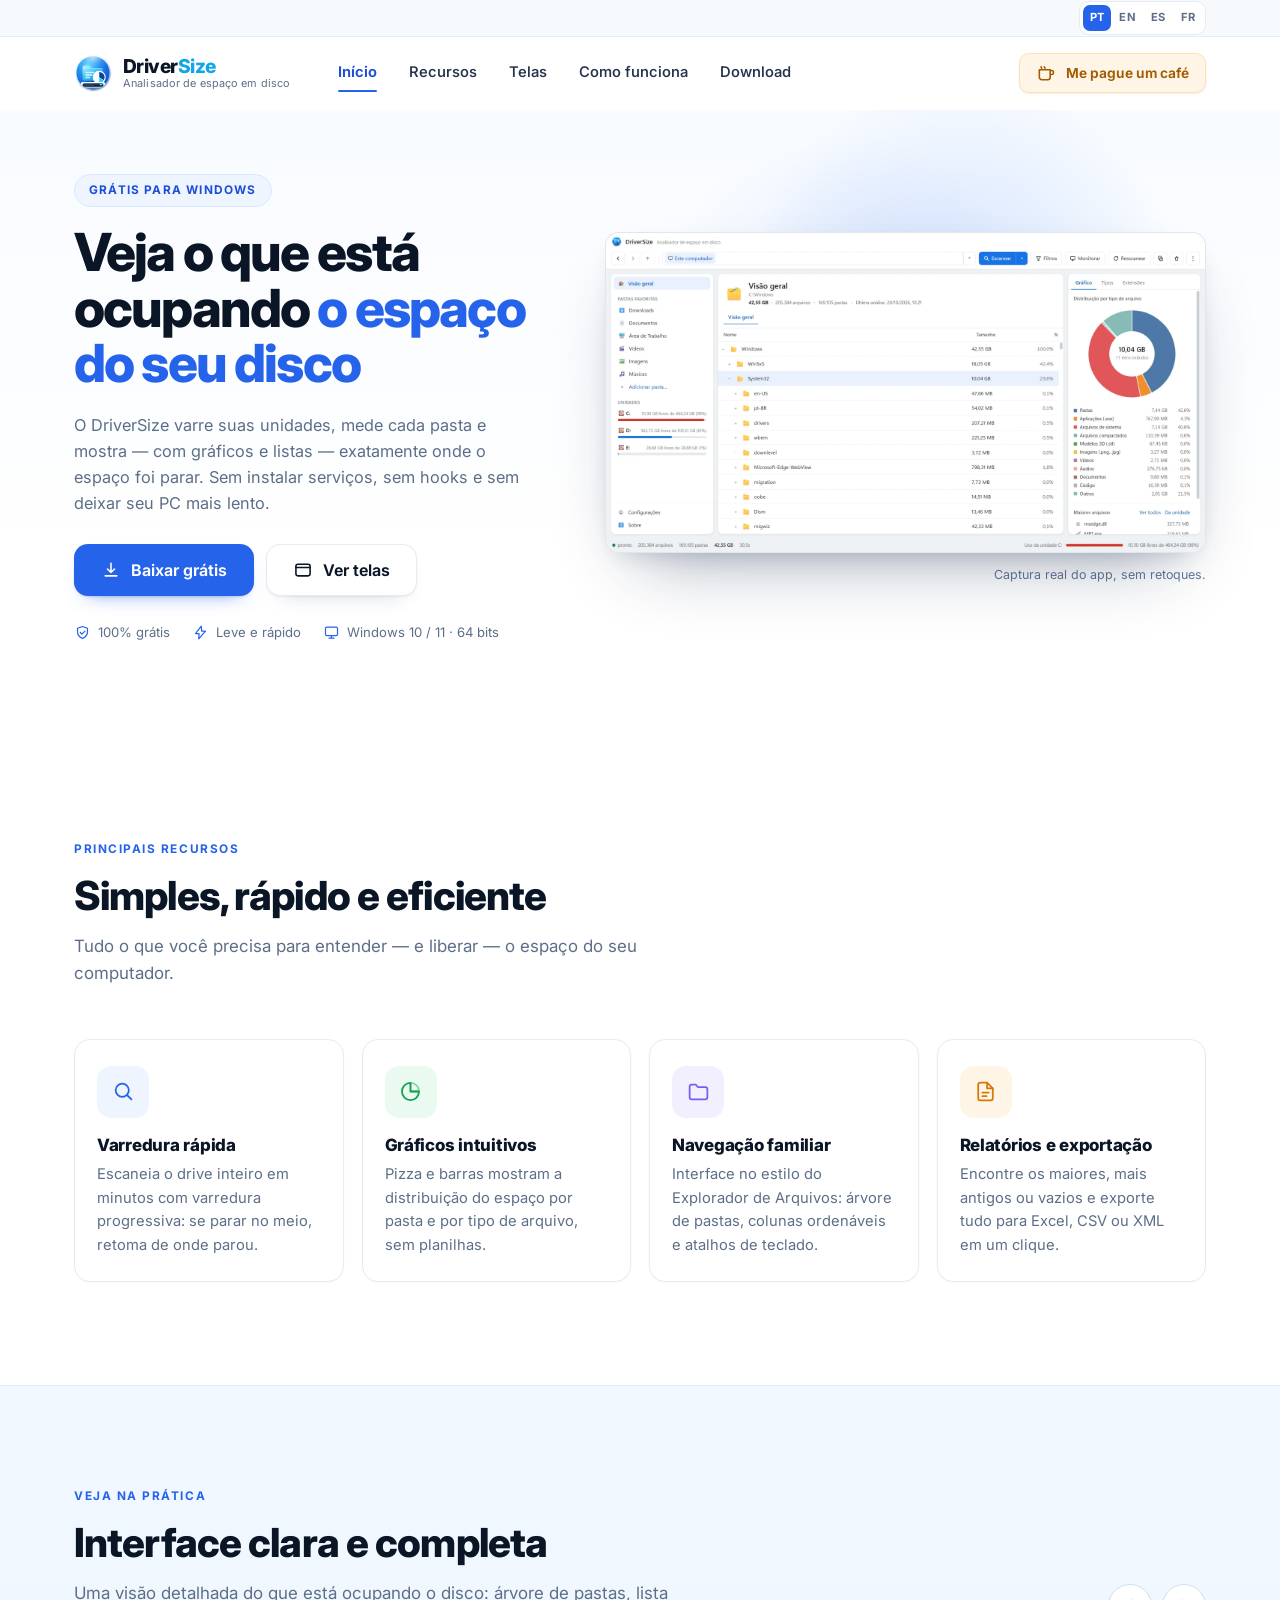
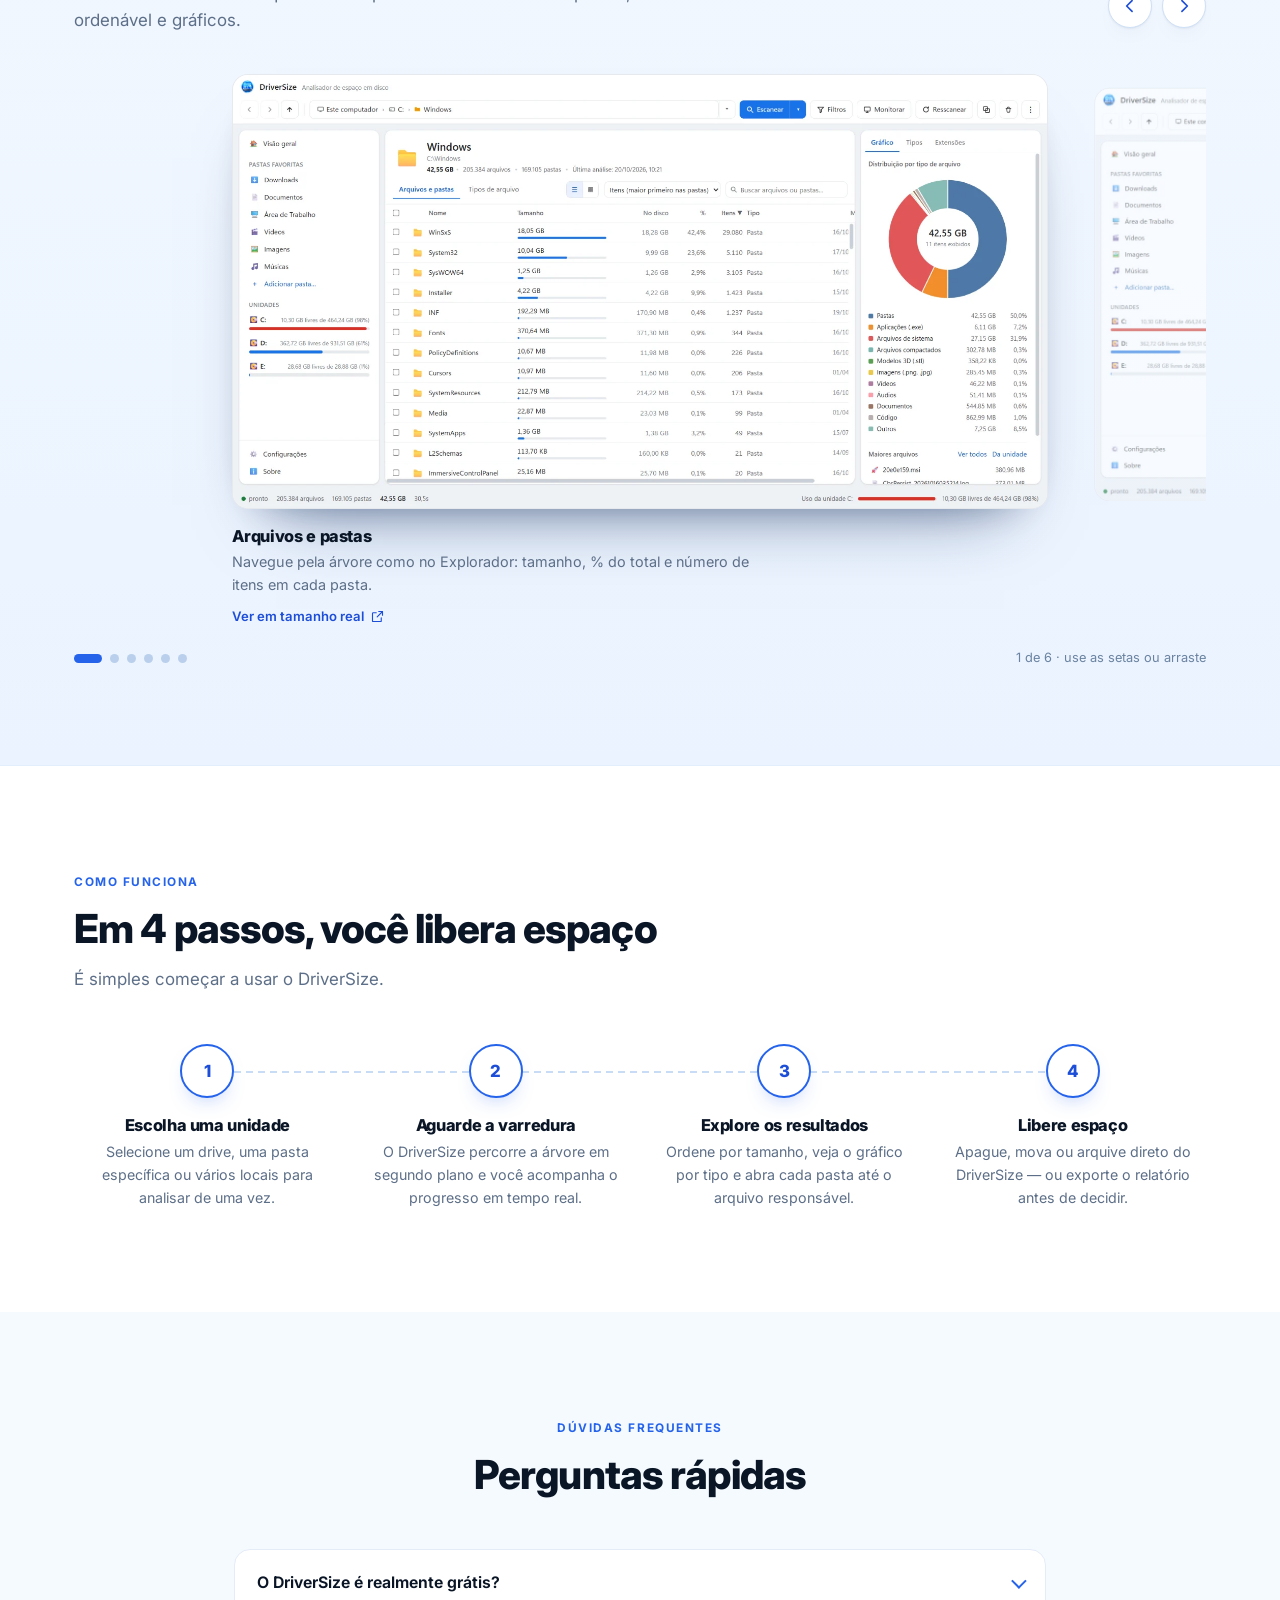
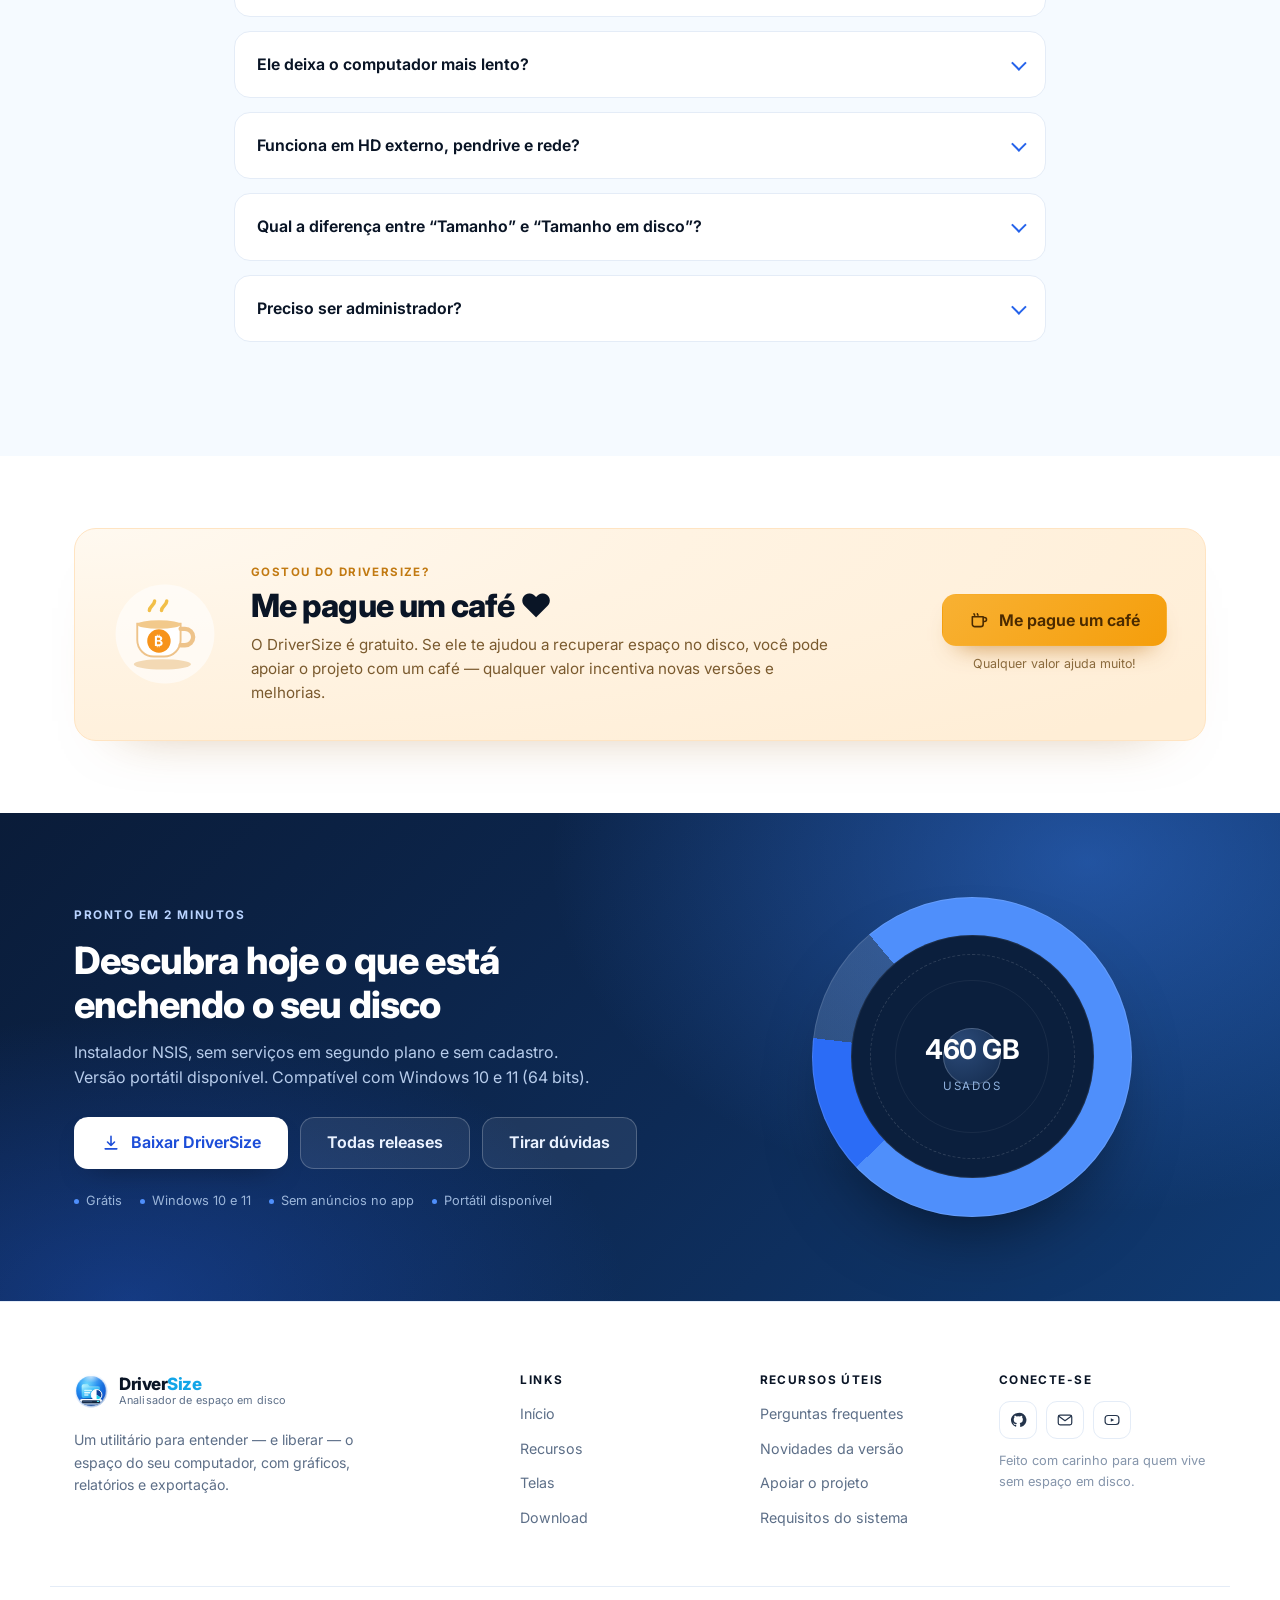
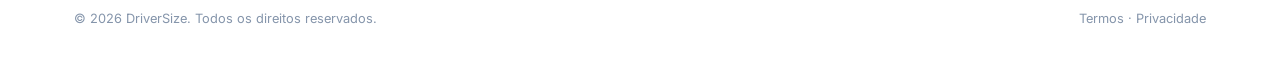
==== commit ee2ecaa3: "Add an all-releases button next to the download button Links to the GitHub releases page in a new ta" ====
--- a/index.html
+++ b/index.html
@@ -9,23 +9,23 @@
 <meta property="og:type" content="website">
 <!-- meta:start -->
 <meta property="og:locale" content="pt_BR">
-<meta property="og:url" content="https://weguest.github.io/driversize/">
+<meta property="og:url" content="https://weguest.github.io/driversize-site/">
 <!-- meta:end -->
 <meta property="og:title" content="DriverSize — Analisador de espaço em disco para Windows">
 <meta property="og:description" content="Veja em minutos quais pastas e arquivos estão consumindo o seu disco. Gráficos, relatórios e exportação para Excel, CSV e XML.">
 <!-- og:image: gerado pelo build.mjs (og-<idioma>.jpg); use SITE_URL para URL absoluta -->
-<meta property="og:image" content="https://weguest.github.io/driversize/assets/img/og-pt.jpg">
+<meta property="og:image" content="https://weguest.github.io/driversize-site/assets/img/og-pt.jpg">
 <meta property="og:image:width" content="1200">
 <meta property="og:image:height" content="630">
 <meta name="twitter:card" content="summary_large_image">
 <link rel="icon" href="assets/img/favicon.svg" type="image/svg+xml">
 <!-- alternates:start -->
-<link rel="canonical" href="https://weguest.github.io/driversize/">
-<link rel="alternate" hreflang="pt-BR" href="https://weguest.github.io/driversize/">
-<link rel="alternate" hreflang="en" href="https://weguest.github.io/driversize/en/">
-<link rel="alternate" hreflang="es" href="https://weguest.github.io/driversize/es/">
-<link rel="alternate" hreflang="fr" href="https://weguest.github.io/driversize/fr/">
-<link rel="alternate" hreflang="x-default" href="https://weguest.github.io/driversize/">
+<link rel="canonical" href="https://weguest.github.io/driversize-site/">
+<link rel="alternate" hreflang="pt-BR" href="https://weguest.github.io/driversize-site/">
+<link rel="alternate" hreflang="en" href="https://weguest.github.io/driversize-site/en/">
+<link rel="alternate" hreflang="es" href="https://weguest.github.io/driversize-site/es/">
+<link rel="alternate" hreflang="fr" href="https://weguest.github.io/driversize-site/fr/">
+<link rel="alternate" hreflang="x-default" href="https://weguest.github.io/driversize-site/">
 <!-- alternates:end -->
 <link rel="preconnect" href="https://fonts.googleapis.com">
 <link rel="preconnect" href="https://fonts.gstatic.com" crossorigin>
@@ -467,10 +467,11 @@
         <h2>Descubra hoje o que está enchendo o seu disco</h2>
         <p>Instalador NSIS, sem serviços em segundo plano e sem cadastro. Versão portátil disponível. Compatível com Windows 10 e 11 (64 bits).</p>
         <div class="download__actions">
-          <a class="btn btn--white btn--lg" href="downloads/DriverSize-setup.exe" download>
+          <a class="btn btn--white btn--lg" href="https://github.com/weguest/driversize/releases/download/v1.2.2/DriverSize-1.2.2-setup.exe">
             <svg viewBox="0 0 24 24" aria-hidden="true" class="ico"><path d="M12 4v11m0 0 4.2-4.2M12 15l-4.2-4.2M5 19h14"/></svg>
             Baixar DriverSize
           </a>
+          <a class="btn btn--onDark btn--lg" href="https://github.com/weguest/driversize/releases" target="_blank" rel="noopener">Todas releases</a>
           <a class="btn btn--onDark btn--lg" href="#faq">Tirar dúvidas</a>
         </div>
         <ul class="download__meta">
